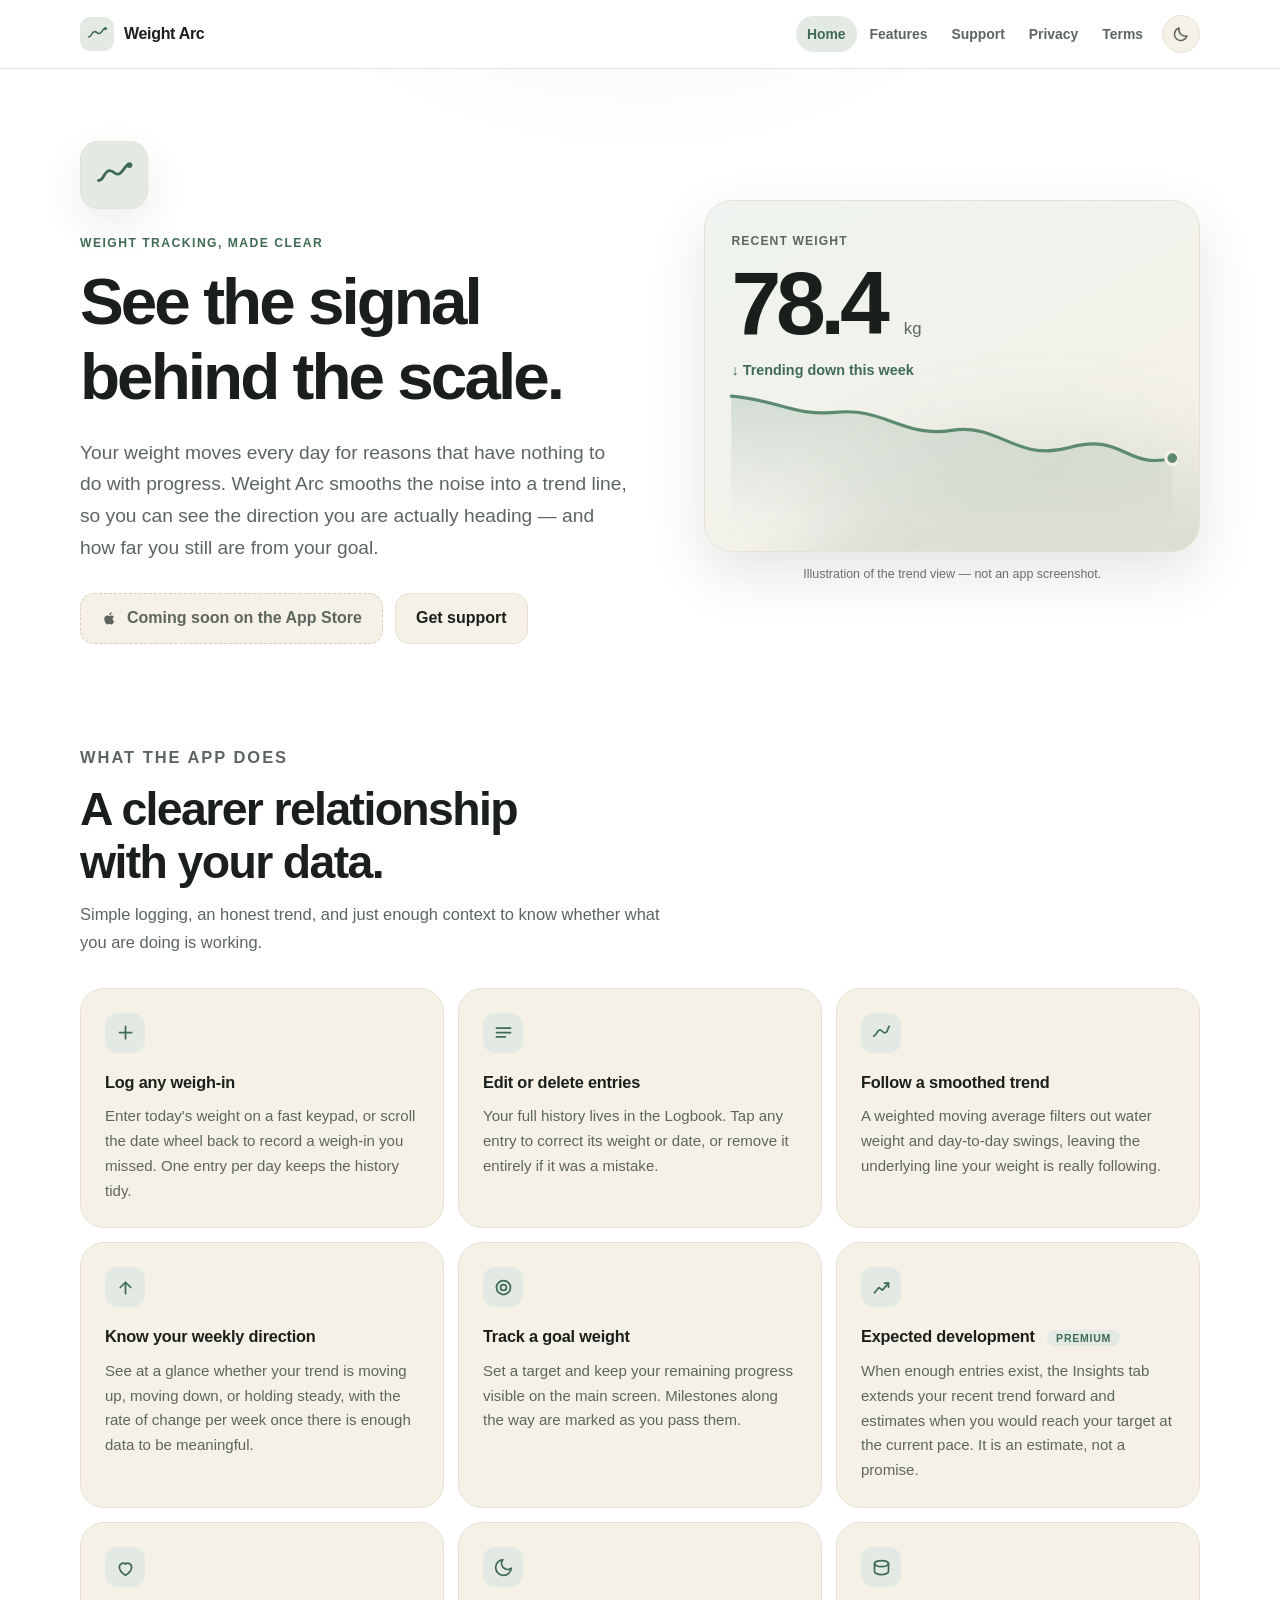
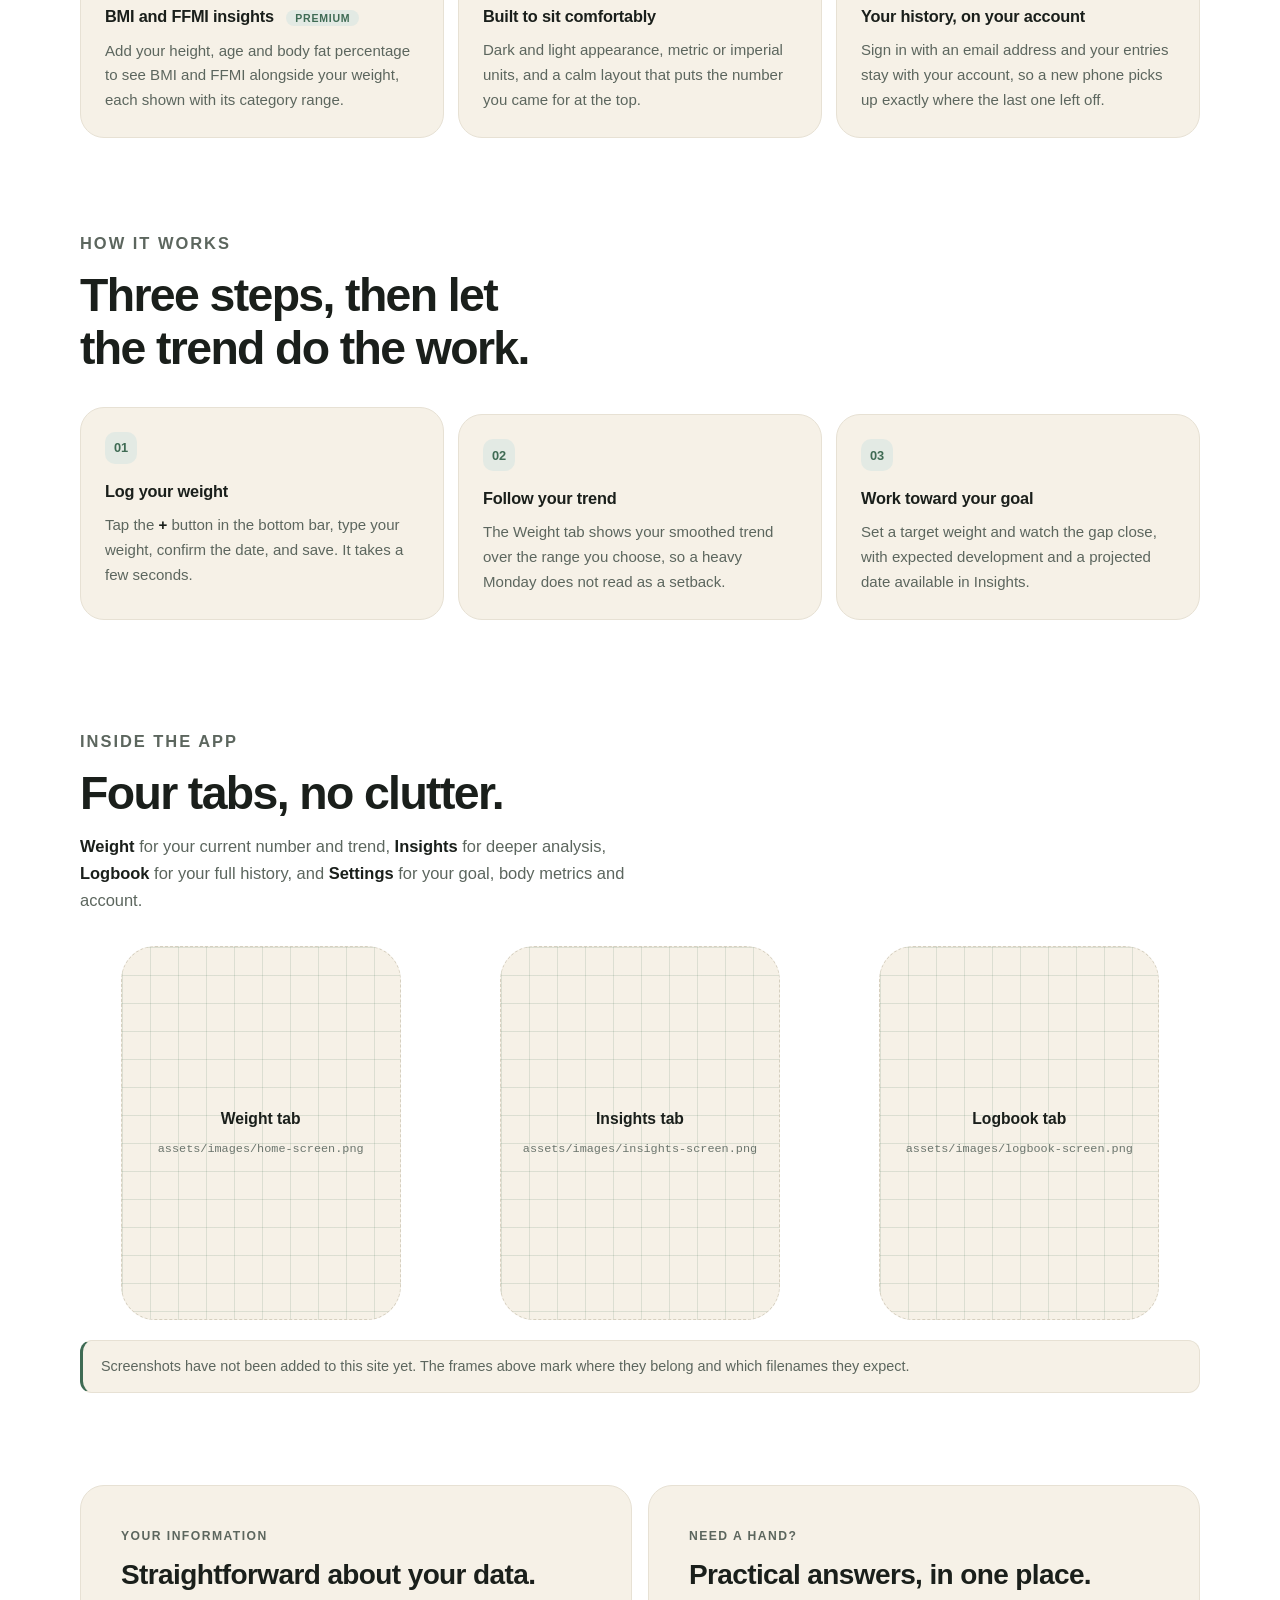
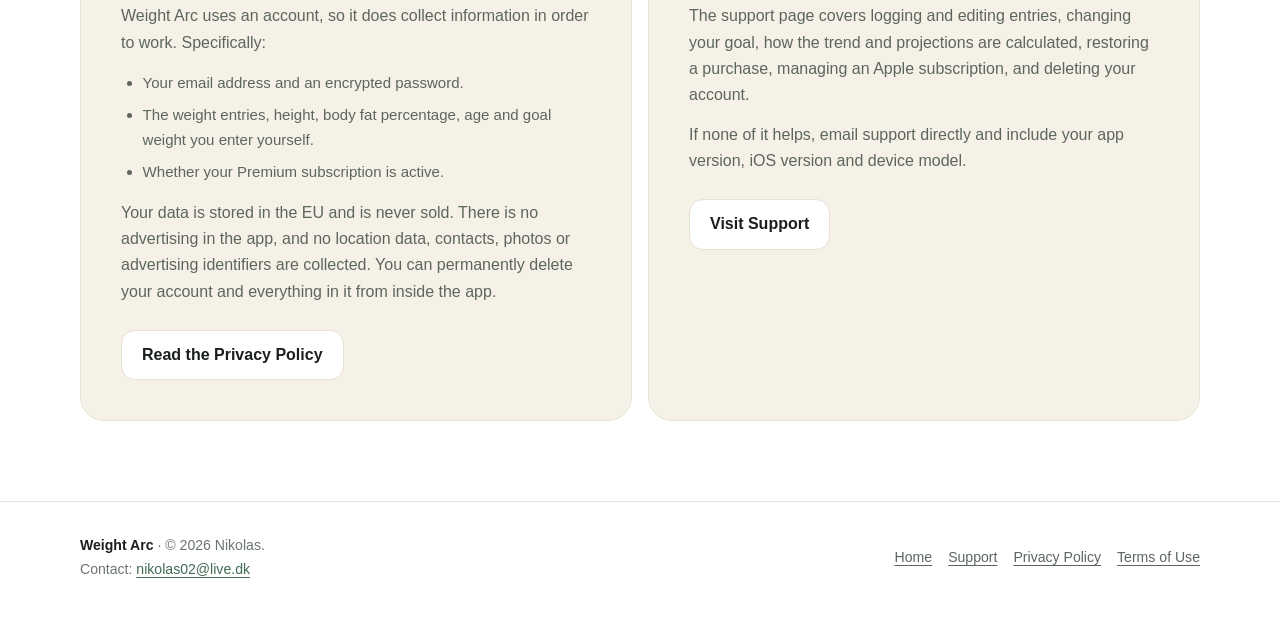
==== index.html @ 37444457 "Add static website for Weight Arc Builds the public site used for the four App Store Connect URL fie" ====
<!doctype html>
<html lang="en">
<head>
<meta charset="utf-8">
<meta name="viewport" content="width=device-width, initial-scale=1">

<!-- CONFIG: appStoreTitle -->
<title>Weight Arc: Weight Tracker — See your progress clearly</title>
<meta name="description" content="Weight Arc turns daily weigh-ins into a clear trend. Log your weight, see the direction behind the daily noise, and track progress toward your goal on iPhone.">

<meta name="theme-color" content="#ffffff">
<link rel="canonical" href="https://winter1z.github.io/weight-tracker-website/">

<meta property="og:type" content="website">
<meta property="og:site_name" content="Weight Arc">
<meta property="og:title" content="Weight Arc: Weight Tracker — See your progress clearly">
<meta property="og:description" content="Log your weight, see the direction behind the daily noise, and track progress toward your goal on iPhone.">
<meta property="og:url" content="https://winter1z.github.io/weight-tracker-website/">
<meta property="og:image" content="https://winter1z.github.io/weight-tracker-website/assets/images/og-image.png">
<meta property="og:image:width" content="1200">
<meta property="og:image:height" content="630">
<meta property="og:image:alt" content="Weight Arc — a rising trend-line mark on a dark background.">

<meta name="twitter:card" content="summary_large_image">
<meta name="twitter:title" content="Weight Arc: Weight Tracker — See your progress clearly">
<meta name="twitter:description" content="Log your weight, see the direction behind the daily noise, and track progress toward your goal on iPhone.">
<meta name="twitter:image" content="https://winter1z.github.io/weight-tracker-website/assets/images/og-image.png">

<link rel="icon" href="assets/images/favicon.svg" type="image/svg+xml">
<link rel="icon" href="assets/images/favicon-32.png" sizes="32x32" type="image/png">
<link rel="apple-touch-icon" href="assets/images/apple-touch-icon.png">

<link rel="stylesheet" href="assets/css/styles.css">

<script>
  /* Apply a saved theme before first paint to avoid a flash. Optional: the
     page is fully styled without it. */
  (function () {
    try {
      var t = localStorage.getItem("weight-arc-theme");
      if (t === "light" || t === "dark") {
        document.documentElement.setAttribute("data-theme", t);
        var m = document.querySelector('meta[name="theme-color"]');
        if (m) m.setAttribute("content", t === "dark" ? "#0a0c0b" : "#ffffff");
      }
    } catch (e) {}
  })();
</script>
</head>
<body>

<a class="skip-link" href="#main-content">Skip to content</a>

<header class="site-header">
  <div class="header-inner">
    <!-- CONFIG: appName -->
    <a class="brand" href="./" aria-label="Weight Arc home">
      <span class="brand-mark" aria-hidden="true">
        <svg viewBox="0 0 40 40" role="presentation">
          <path class="mark-line" d="M6 25 C11 25 11 16 16 16 S21 22 26 18 S30 10 34 11"></path>
          <circle class="mark-dot" cx="34" cy="11" r="2.7"></circle>
        </svg>
      </span>
      <span>Weight Arc</span>
    </a>

    <div class="header-actions">
      <nav class="site-nav" aria-label="Primary">
        <a href="./" aria-current="page">Home</a>
        <a href="#features">Features</a>
        <a href="support/">Support</a>
        <a href="privacy/">Privacy</a>
        <a href="terms/">Terms</a>
      </nav>
      <button class="theme-toggle" type="button" hidden aria-pressed="false" aria-label="Switch to dark appearance">
        <svg class="icon-moon" viewBox="0 0 24 24" aria-hidden="true">
          <path d="M20 14.5A8.5 8.5 0 0 1 9.5 4a8.5 8.5 0 1 0 10.5 10.5z"></path>
        </svg>
        <svg class="icon-sun" viewBox="0 0 24 24" aria-hidden="true">
          <circle cx="12" cy="12" r="4.2"></circle>
          <path d="M12 2.4v2.2M12 19.4v2.2M4.2 12H2M22 12h-2.2M5.9 5.9 4.4 4.4M19.6 19.6l-1.5-1.5M18.1 5.9l1.5-1.5M4.4 19.6l1.5-1.5"></path>
        </svg>
      </button>
    </div>
  </div>
</header>

<main id="main-content">

  <!-- ===================== Hero ===================== -->
  <section class="hero" aria-labelledby="hero-title">
    <div class="hero-copy">
      <span class="hero-app-icon" aria-hidden="true">
        <svg viewBox="0 0 40 40" role="presentation">
          <path class="mark-line" d="M6 25 C11 25 11 16 16 16 S21 22 26 18 S30 10 34 11"></path>
          <circle class="mark-dot" cx="34" cy="11" r="2.7"></circle>
        </svg>
      </span>

      <p class="eyebrow">Weight tracking, made clear</p>
      <h1 id="hero-title">See the signal behind the scale.</h1>
      <p class="lede">
        Your weight moves every day for reasons that have nothing to do with
        progress. Weight Arc smooths the noise into a trend line, so you can see
        the direction you are actually heading — and how far you still are from
        your goal.
      </p>

      <div class="hero-actions">
        <!--
          CONFIG: appStoreUrl
          There is no public App Store listing yet, so this is a plain label and
          NOT a link. When the app is live, replace this whole <span> with:
          <a class="button primary" href="THE_REAL_APP_STORE_URL">Download on the App Store</a>
        -->
        <span class="store-badge">
          <svg viewBox="0 0 24 24" aria-hidden="true">
            <path d="M16.4 12.7c0-2.2 1.8-3.3 1.9-3.4-1-1.5-2.6-1.7-3.2-1.7-1.4-.1-2.7.8-3.3.8-.7 0-1.7-.8-2.8-.8-1.5 0-2.8.8-3.6 2.1-1.5 2.6-.4 6.5 1.1 8.6.7 1 1.6 2.2 2.7 2.1 1.1 0 1.5-.7 2.8-.7s1.7.7 2.8.7c1.2 0 1.9-1 2.6-2.1.8-1.2 1.2-2.4 1.2-2.4s-2.2-.9-2.2-3.2zM14.3 5.9c.6-.7 1-1.7.9-2.7-.9 0-2 .6-2.6 1.3-.6.6-1.1 1.6-.9 2.6 1 .1 2-.5 2.6-1.2z"></path>
          </svg>
          Coming soon on the App Store
        </span>
        <a class="button" href="support/">Get support</a>
      </div>
    </div>

    <div>
      <div class="signal-card" role="img" aria-label="Illustration of a weight trend card showing a recent weight of 78.4 kilograms and a downward weekly trend.">
        <span class="signal-label">RECENT WEIGHT</span>
        <div class="signal-value">78.4 <span class="signal-unit">kg</span></div>
        <div class="signal-trend">&#8595; Trending down this week</div>
        <svg class="signal-chart" viewBox="0 0 420 150" aria-hidden="true">
          <defs>
            <linearGradient id="signal-fill" x1="0" y1="0" x2="0" y2="1">
              <stop offset="0" stop-color="currentColor" stop-opacity=".20"></stop>
              <stop offset="1" stop-color="currentColor" stop-opacity="0"></stop>
            </linearGradient>
          </defs>
          <path class="area" d="M4 30 C50 34 61 49 104 45 S165 69 210 62 S270 92 320 78 S373 99 416 88 L416 146 L4 146 Z"></path>
          <path class="line" d="M4 30 C50 34 61 49 104 45 S165 69 210 62 S270 92 320 78 S373 99 416 88"></path>
          <circle class="point" cx="416" cy="88" r="6"></circle>
        </svg>
      </div>
      <p class="figure-note">Illustration of the trend view — not an app screenshot.</p>
    </div>
  </section>

  <!-- ===================== Features ===================== -->
  <section class="section" id="features" aria-labelledby="features-title">
    <div class="section-heading">
      <p class="eyebrow">What the app does</p>
      <h2 id="features-title">A clearer relationship with your data.</h2>
      <p>
        Simple logging, an honest trend, and just enough context to know whether
        what you are doing is working.
      </p>
    </div>

    <div class="feature-grid">
      <article class="feature">
        <span class="feature-icon" aria-hidden="true">
          <svg viewBox="0 0 24 24"><path d="M12 5v14M5 12h14"></path></svg>
        </span>
        <h3>Log any weigh-in</h3>
        <p>
          Enter today's weight on a fast keypad, or scroll the date wheel back to
          record a weigh-in you missed. One entry per day keeps the history tidy.
        </p>
      </article>

      <article class="feature">
        <span class="feature-icon" aria-hidden="true">
          <svg viewBox="0 0 24 24"><path d="M4 7h16M4 12h16M4 17h10"></path></svg>
        </span>
        <h3>Edit or delete entries</h3>
        <p>
          Your full history lives in the Logbook. Tap any entry to correct its
          weight or date, or remove it entirely if it was a mistake.
        </p>
      </article>

      <article class="feature">
        <span class="feature-icon" aria-hidden="true">
          <svg viewBox="0 0 24 24"><path d="M3 16c3 0 4-7 7-7s4 5 7 3 2-6 4-7"></path></svg>
        </span>
        <h3>Follow a smoothed trend</h3>
        <p>
          A weighted moving average filters out water weight and day-to-day
          swings, leaving the underlying line your weight is really following.
        </p>
      </article>

      <article class="feature">
        <span class="feature-icon" aria-hidden="true">
          <svg viewBox="0 0 24 24"><path d="M12 19V6M6 12l6-6 6 6"></path></svg>
        </span>
        <h3>Know your weekly direction</h3>
        <p>
          See at a glance whether your trend is moving up, moving down, or
          holding steady, with the rate of change per week once there is enough
          data to be meaningful.
        </p>
      </article>

      <article class="feature">
        <span class="feature-icon" aria-hidden="true">
          <svg viewBox="0 0 24 24"><circle cx="12" cy="12" r="8"></circle><circle cx="12" cy="12" r="3.4"></circle></svg>
        </span>
        <h3>Track a goal weight</h3>
        <p>
          Set a target and keep your remaining progress visible on the main
          screen. Milestones along the way are marked as you pass them.
        </p>
      </article>

      <article class="feature">
        <span class="feature-icon" aria-hidden="true">
          <svg viewBox="0 0 24 24"><path d="M4 18 9 12l4 3 7-8"></path><path d="M20 7v4.5M20 7h-4.5"></path></svg>
        </span>
        <h3>Expected development <span class="tag">Premium</span></h3>
        <p>
          When enough entries exist, the Insights tab extends your recent trend
          forward and estimates when you would reach your target at the current
          pace. It is an estimate, not a promise.
        </p>
      </article>

      <article class="feature">
        <span class="feature-icon" aria-hidden="true">
          <svg viewBox="0 0 24 24"><path d="M12 21s-7-4.4-7-9.6A4.4 4.4 0 0 1 12 8a4.4 4.4 0 0 1 7 3.4C19 16.6 12 21 12 21z"></path></svg>
        </span>
        <h3>BMI and FFMI insights <span class="tag">Premium</span></h3>
        <p>
          Add your height, age and body fat percentage to see BMI and FFMI
          alongside your weight, each shown with its category range.
        </p>
      </article>

      <article class="feature">
        <span class="feature-icon" aria-hidden="true">
          <svg viewBox="0 0 24 24"><path d="M21 12.8A9 9 0 1 1 11.2 3a7 7 0 0 0 9.8 9.8z"></path></svg>
        </span>
        <h3>Built to sit comfortably</h3>
        <p>
          Dark and light appearance, metric or imperial units, and a calm layout
          that puts the number you came for at the top.
        </p>
      </article>

      <article class="feature">
        <span class="feature-icon" aria-hidden="true">
          <svg viewBox="0 0 24 24"><path d="M4 7.5C4 5.6 7.6 4 12 4s8 1.6 8 3.5-3.6 3.5-8 3.5-8-1.6-8-3.5z"></path><path d="M4 7.5v9C4 18.4 7.6 20 12 20s8-1.6 8-3.5v-9"></path></svg>
        </span>
        <h3>Your history, on your account</h3>
        <p>
          Sign in with an email address and your entries stay with your account,
          so a new phone picks up exactly where the last one left off.
        </p>
      </article>
    </div>
  </section>

  <!-- ===================== How it works ===================== -->
  <section class="section" aria-labelledby="how-title">
    <div class="section-heading">
      <p class="eyebrow">How it works</p>
      <h2 id="how-title">Three steps, then let the trend do the work.</h2>
    </div>

    <ol class="step-grid">
      <li class="step">
        <span class="step-index">01</span>
        <h3>Log your weight</h3>
        <p>
          Tap the <strong>+</strong> button in the bottom bar, type your weight,
          confirm the date, and save. It takes a few seconds.
        </p>
      </li>
      <li class="step">
        <span class="step-index">02</span>
        <h3>Follow your trend</h3>
        <p>
          The Weight tab shows your smoothed trend over the range you choose, so
          a heavy Monday does not read as a setback.
        </p>
      </li>
      <li class="step">
        <span class="step-index">03</span>
        <h3>Work toward your goal</h3>
        <p>
          Set a target weight and watch the gap close, with expected development
          and a projected date available in Insights.
        </p>
      </li>
    </ol>
  </section>

  <!-- ===================== Screens ===================== -->
  <section class="section" aria-labelledby="screens-title">
    <div class="section-heading">
      <p class="eyebrow">Inside the app</p>
      <h2 id="screens-title">Four tabs, no clutter.</h2>
      <p>
        <strong>Weight</strong> for your current number and trend,
        <strong>Insights</strong> for deeper analysis,
        <strong>Logbook</strong> for your full history, and
        <strong>Settings</strong> for your goal, body metrics and account.
      </p>
    </div>

    <!--
      SCREENSHOTS: no screenshot files exist yet, so these are labelled
      placeholders rather than broken images. To publish real screenshots, add
      the PNG files listed below to assets/images/ and replace each
      <div class="shot"> block with, for example:
      <img class="shot-image" src="assets/images/home-screen.png"
           alt="The Weight tab showing the latest weigh-in and trend graph."
           width="390" height="844" loading="lazy">
      See README.md → "Replacing the screenshots".
    -->
    <div class="shot-grid">
      <div class="shot">
        <span class="shot-inner">
          <span class="shot-screen">Weight tab</span>
          <span class="shot-file">assets/images/home-screen.png</span>
        </span>
      </div>
      <div class="shot">
        <span class="shot-inner">
          <span class="shot-screen">Insights tab</span>
          <span class="shot-file">assets/images/insights-screen.png</span>
        </span>
      </div>
      <div class="shot">
        <span class="shot-inner">
          <span class="shot-screen">Logbook tab</span>
          <span class="shot-file">assets/images/logbook-screen.png</span>
        </span>
      </div>
    </div>

    <div class="note">
      <p>
        Screenshots have not been added to this site yet. The frames above mark
        where they belong and which filenames they expect.
      </p>
    </div>
  </section>

  <!-- ===================== Privacy + Support ===================== -->
  <section class="section split-section" aria-label="Privacy and support">
    <article class="callout">
      <p class="eyebrow">Your information</p>
      <h2>Straightforward about your data.</h2>
      <p>
        Weight Arc uses an account, so it does collect information in order to
        work. Specifically:
      </p>
      <ul>
        <li>Your email address and an encrypted password.</li>
        <li>
          The weight entries, height, body fat percentage, age and goal weight
          you enter yourself.
        </li>
        <li>Whether your Premium subscription is active.</li>
      </ul>
      <p>
        Your data is stored in the EU and is never sold. There is no advertising
        in the app, and no location data, contacts, photos or advertising
        identifiers are collected. You can permanently delete your account and
        everything in it from inside the app.
      </p>
      <a class="button" href="privacy/">Read the Privacy Policy</a>
    </article>

    <article class="callout">
      <p class="eyebrow">Need a hand?</p>
      <h2>Practical answers, in one place.</h2>
      <p>
        The support page covers logging and editing entries, changing your goal,
        how the trend and projections are calculated, restoring a purchase,
        managing an Apple subscription, and deleting your account.
      </p>
      <p>
        If none of it helps, email support directly and include your app
        version, iOS version and device model.
      </p>
      <!-- CONFIG: supportEmail (also in the footer below) -->
      <a class="button" href="support/">Visit Support</a>
    </article>
  </section>

</main>

<footer class="site-footer">
  <div class="footer-inner">
    <!-- CONFIG: appName, developerName, copyrightYear, supportEmail -->
    <p class="copyright">
      <span class="footer-brand">Weight Arc</span> &middot; &copy; 2026 Nikolas.<br>
      Contact: <a href="mailto:nikolas02@live.dk?subject=Weight%20Arc%20Support%20Request">nikolas02@live.dk</a>
    </p>
    <nav class="footer-links" aria-label="Footer">
      <a href="./">Home</a>
      <a href="support/">Support</a>
      <a href="privacy/">Privacy Policy</a>
      <a href="terms/">Terms of Use</a>
    </nav>
  </div>
</footer>

<script src="assets/js/site.js" defer></script>
</body>
</html>
---- assets/css/styles.css ----
/* ==========================================================================
   Weight Arc — shared design system
   --------------------------------------------------------------------------
   Colour tokens, radii and spacing are taken from the app's own theme file
   (constants/theme.ts) so the site reads as the same product as the app.

   Theming strategy:
     :root                      -> light palette (default)
     prefers-color-scheme: dark -> dark palette, unless the visitor has
                                   explicitly chosen light via the toggle
     [data-theme="…"]           -> explicit visitor choice, always wins
   The site is fully styled and readable with JavaScript disabled; the toggle
   is progressive enhancement only.
   ========================================================================== */

/* --------------------------------------------------------------------------
   1. Design tokens
   -------------------------------------------------------------------------- */

:root {
  color-scheme: light;

  /* Light palette — app LightColors: white + warm sand, Nordic pine accent */
  --bg: #ffffff;
  --surface: #f6f1e7;          /* app card: light sand/beige */
  --surface-raised: #eef3ef;
  --accent: #3f6b54;           /* app accent: nordic pine */
  --accent-hover: #315842;
  --accent-soft: #e3eae4;      /* app accentMuted */
  --accent-line: #5c8a70;      /* app accentLight: chart line */
  --on-accent: #ffffff;
  --sage: #748c7c;
  --text: #1a1f1b;
  --muted: #5c665e;            /* app textSecondary */
  --quiet: #6b756d;
  --border: #e7e1d4;           /* app border */
  --border-strong: #d6cfbf;
  --warning: #c2702e;
  --glow: rgba(63, 107, 84, 0.14);
  --shadow: 0 16px 40px rgba(45, 55, 48, 0.09);
  --shadow-lift: 0 22px 55px rgba(45, 55, 48, 0.13);

  /* Radii — app Radius scale (8 / 12 / 16 / 24) */
  --radius-sm: 8px;
  --radius-md: 12px;
  --radius-lg: 16px;
  --radius-xl: 24px;
  --radius-pill: 999px;

  /* Spacing — app Spacing scale (4 / 8 / 16 / 24 / 32 / 48) */
  --space-xs: 4px;
  --space-sm: 8px;
  --space-md: 16px;
  --space-lg: 24px;
  --space-xl: 32px;
  --space-xxl: 48px;

  --page: 1120px;
  --prose: 760px;

  --font: -apple-system, BlinkMacSystemFont, "SF Pro Display", "Segoe UI",
    Roboto, "Helvetica Neue", Arial, sans-serif;
}

/* Dark palette — app DarkColors: near-black with a hint of green, mint accent */
@media (prefers-color-scheme: dark) {
  :root:not([data-theme="light"]) {
    color-scheme: dark;
    --bg: #0a0c0b;
    --surface: #121613;
    --surface-raised: #172019;
    --accent: #5fd68a;
    --accent-hover: #78e39c;
    --accent-soft: #16271d;
    --accent-line: #5fd68a;
    --on-accent: #07100a;
    --sage: #9bc4a8;
    --text: #f2f4f2;
    --muted: #9aa49c;
    --quiet: #8a948c;
    --border: #263029;
    --border-strong: #334036;
    --warning: #e8975f;
    --glow: rgba(95, 214, 138, 0.28);
    --shadow: 0 18px 50px rgba(0, 0, 0, 0.34);
    --shadow-lift: 0 24px 60px rgba(0, 0, 0, 0.45);
  }
}

:root[data-theme="dark"] {
  color-scheme: dark;
  --bg: #0a0c0b;
  --surface: #121613;
  --surface-raised: #172019;
  --accent: #5fd68a;
  --accent-hover: #78e39c;
  --accent-soft: #16271d;
  --accent-line: #5fd68a;
  --on-accent: #07100a;
  --sage: #9bc4a8;
  --text: #f2f4f2;
  --muted: #9aa49c;
  --quiet: #8a948c;
  --border: #263029;
  --border-strong: #334036;
  --warning: #e8975f;
  --glow: rgba(95, 214, 138, 0.28);
  --shadow: 0 18px 50px rgba(0, 0, 0, 0.34);
  --shadow-lift: 0 24px 60px rgba(0, 0, 0, 0.45);
}

/* --------------------------------------------------------------------------
   2. Base
   -------------------------------------------------------------------------- */

*,
*::before,
*::after {
  box-sizing: border-box;
}

html {
  -webkit-text-size-adjust: 100%;
  scroll-behavior: smooth;
  scroll-padding-top: 84px;
}

body {
  margin: 0;
  min-height: 100vh;
  background:
    radial-gradient(circle at 50% -10%, var(--glow), transparent 34rem),
    var(--bg);
  color: var(--text);
  font-family: var(--font);
  font-size: 16px;
  line-height: 1.65;
  text-rendering: optimizeLegibility;
  -webkit-font-smoothing: antialiased;
}

img,
svg {
  display: block;
  max-width: 100%;
}

a {
  color: var(--accent);
  text-underline-offset: 0.2em;
}

a:hover {
  color: var(--sage);
}

/* Visible keyboard focus on every interactive element */
a:focus-visible,
button:focus-visible,
summary:focus-visible,
[tabindex]:focus-visible {
  outline: 3px solid var(--accent);
  outline-offset: 3px;
  border-radius: var(--radius-sm);
}

::selection {
  background: var(--accent-soft);
  color: var(--text);
}

.skip-link {
  position: fixed;
  top: 10px;
  left: 10px;
  z-index: 50;
  padding: 10px 14px;
  border-radius: var(--radius-md);
  background: var(--accent);
  color: var(--on-accent);
  font-weight: 700;
  text-decoration: none;
  transform: translateY(-180%);
}

.skip-link:focus {
  color: var(--on-accent);
  transform: translateY(0);
}

.visually-hidden {
  position: absolute;
  width: 1px;
  height: 1px;
  margin: -1px;
  padding: 0;
  overflow: hidden;
  clip: rect(0 0 0 0);
  clip-path: inset(50%);
  white-space: nowrap;
}

/* --------------------------------------------------------------------------
   3. Typography
   -------------------------------------------------------------------------- */

h1,
h2,
h3 {
  color: var(--text);
  line-height: 1.14;
  text-wrap: balance;
}

h1 {
  margin: 0;
  font-size: clamp(2.25rem, 7vw, 4.1rem);
  font-weight: 650;
  letter-spacing: -0.045em;
}

h2 {
  margin: 2.6rem 0 0.8rem;
  font-size: clamp(1.35rem, 3vw, 1.7rem);
  font-weight: 680;
  letter-spacing: -0.022em;
}

h3 {
  margin: 0 0 0.4rem;
  font-size: 1.02rem;
  font-weight: 720;
  letter-spacing: -0.012em;
}

p {
  margin: 0.8rem 0;
}

ul,
ol {
  padding-left: 1.35rem;
}

li + li {
  margin-top: 0.45rem;
}

strong {
  color: var(--text);
  font-weight: 680;
}

.eyebrow {
  margin: 0 0 12px;
  color: var(--accent);
  font-size: 0.76rem;
  font-weight: 800;
  letter-spacing: 0.12em;
  text-transform: uppercase;
}

.lede {
  max-width: 62ch;
  margin: 22px 0 0;
  color: var(--muted);
  font-size: clamp(1.05rem, 2.2vw, 1.2rem);
}

.updated {
  color: var(--quiet);
  font-size: 0.92rem;
}

/* --------------------------------------------------------------------------
   4. Header & navigation
   -------------------------------------------------------------------------- */

.site-header {
  position: sticky;
  top: 0;
  z-index: 20;
  border-bottom: 1px solid var(--border);
  background: color-mix(in srgb, var(--bg) 88%, transparent);
  backdrop-filter: blur(18px);
}

@supports not (background: color-mix(in srgb, red 50%, blue)) {
  .site-header {
    background: var(--bg);
  }
}

.header-inner {
  width: min(calc(100% - 32px), var(--page));
  min-height: 68px;
  margin: 0 auto;
  display: flex;
  align-items: center;
  justify-content: space-between;
  gap: var(--space-lg);
}

.brand {
  display: inline-flex;
  align-items: center;
  gap: 10px;
  color: var(--text);
  font-weight: 720;
  letter-spacing: -0.02em;
  text-decoration: none;
  white-space: nowrap;
}

.brand:hover {
  color: var(--text);
}

.brand-mark {
  display: grid;
  width: 34px;
  height: 34px;
  flex: 0 0 auto;
  place-items: center;
  border: 1px solid var(--accent-soft);
  border-radius: 10px;
  background: var(--accent-soft);
}

.brand-mark svg {
  width: 24px;
  height: 24px;
}

.mark-line {
  fill: none;
  stroke: var(--accent);
  stroke-width: 2.6;
  stroke-linecap: round;
  stroke-linejoin: round;
}

.mark-dot {
  fill: var(--accent);
}

.header-actions {
  display: flex;
  align-items: center;
  gap: var(--space-sm);
}

/* Scrolling pill nav — works with zero JavaScript on every screen size */
.site-nav {
  display: flex;
  align-items: center;
  gap: 2px;
}

.site-nav a {
  padding: 7px 11px;
  border-radius: var(--radius-pill);
  color: var(--muted);
  font-size: 0.87rem;
  font-weight: 650;
  text-decoration: none;
  white-space: nowrap;
}

.site-nav a:hover {
  background: var(--surface);
  color: var(--text);
}

.site-nav a[aria-current="page"] {
  background: var(--accent-soft);
  color: var(--accent);
}

.theme-toggle {
  display: grid;
  width: 38px;
  height: 38px;
  flex: 0 0 auto;
  place-items: center;
  padding: 0;
  border: 1px solid var(--border);
  border-radius: var(--radius-pill);
  background: var(--surface);
  color: var(--muted);
  cursor: pointer;
}

.theme-toggle:hover {
  border-color: var(--border-strong);
  color: var(--text);
}

.theme-toggle svg {
  width: 18px;
  height: 18px;
  fill: none;
  stroke: currentColor;
  stroke-width: 1.9;
  stroke-linecap: round;
  stroke-linejoin: round;
}

.theme-toggle[hidden] {
  display: none;
}

/* Only one of the two icons is shown, depending on the resolved theme */
.icon-sun {
  display: none;
}

:root[data-theme="dark"] .icon-sun {
  display: block;
}

:root[data-theme="dark"] .icon-moon {
  display: none;
}

@media (prefers-color-scheme: dark) {
  :root:not([data-theme="light"]) .icon-sun {
    display: block;
  }

  :root:not([data-theme="light"]) .icon-moon {
    display: none;
  }
}

/* --------------------------------------------------------------------------
   5. Layout
   -------------------------------------------------------------------------- */

main {
  width: min(calc(100% - 32px), var(--page));
  margin: 0 auto;
  padding: 56px 0 80px;
}

main.prose {
  width: min(calc(100% - 32px), var(--prose));
}

.section {
  padding-top: clamp(56px, 9vw, 92px);
}

.section-heading {
  max-width: 66ch;
}

.section-heading h2 {
  margin-top: 0;
  font-size: clamp(1.85rem, 4.5vw, 2.9rem);
  font-weight: 650;
  letter-spacing: -0.035em;
}

.section-heading p {
  color: var(--muted);
  font-size: 1.03rem;
}

/* --------------------------------------------------------------------------
   6. Buttons
   -------------------------------------------------------------------------- */

.hero-actions {
  display: flex;
  flex-wrap: wrap;
  align-items: center;
  gap: 12px;
  margin-top: 30px;
}

.button {
  display: inline-flex;
  min-height: 48px;
  align-items: center;
  justify-content: center;
  padding: 11px 20px;
  border: 1px solid var(--border);
  border-radius: 14px;
  background: var(--surface);
  color: var(--text);
  font-weight: 700;
  text-decoration: none;
}

.button:hover {
  border-color: var(--sage);
  background: var(--surface-raised);
  color: var(--text);
}

.button.primary {
  border-color: var(--accent);
  background: var(--accent);
  color: var(--on-accent);
}

.button.primary:hover {
  border-color: var(--accent-hover);
  background: var(--accent-hover);
  color: var(--on-accent);
}

/*
  Non-clickable App Store status label. The app has no public App Store URL
  yet, so the site never renders a fake store link.
  CONFIG: when the listing goes live, replace the `.store-badge` span in
  index.html with a real <a class="button primary"> — see README.
*/
.store-badge {
  display: inline-flex;
  min-height: 48px;
  align-items: center;
  gap: 9px;
  padding: 11px 20px;
  border: 1px dashed var(--border-strong);
  border-radius: 14px;
  background: var(--surface);
  color: var(--muted);
  font-weight: 700;
}

.store-badge svg {
  width: 17px;
  height: 17px;
  flex: 0 0 auto;
  fill: currentColor;
}

/* --------------------------------------------------------------------------
   7. Hero
   -------------------------------------------------------------------------- */

.hero {
  display: grid;
  grid-template-columns: 1fr;
  align-items: center;
  gap: clamp(36px, 6vw, 80px);
}

.hero-copy {
  padding: 8px 0;
}

.hero-app-icon {
  display: grid;
  width: 68px;
  height: 68px;
  place-items: center;
  margin-bottom: var(--space-lg);
  border: 1px solid var(--border);
  border-radius: 18px;
  background: var(--accent-soft);
  box-shadow: var(--shadow);
}

.hero-app-icon svg {
  width: 44px;
  height: 44px;
}

/* Illustrative trend card — clearly labelled, never presented as a screenshot */
.signal-card {
  position: relative;
  min-height: 352px;
  overflow: hidden;
  padding: 26px;
  border: 1px solid var(--border);
  border-radius: 28px;
  background: linear-gradient(150deg, var(--surface-raised), var(--surface));
  box-shadow: var(--shadow-lift);
}

.signal-card::after {
  content: "";
  position: absolute;
  inset: auto -20% -45% 20%;
  height: 270px;
  border-radius: 50%;
  background: var(--glow);
  filter: blur(45px);
}

.signal-label {
  color: var(--muted);
  font-size: 0.76rem;
  font-weight: 750;
  letter-spacing: 0.09em;
}

.signal-value {
  margin-top: 6px;
  font-size: clamp(3.4rem, 10vw, 5.6rem);
  line-height: 1;
  font-weight: 560;
  letter-spacing: -0.06em;
  font-variant-numeric: tabular-nums;
}

.signal-unit {
  color: var(--muted);
  font-size: 1.05rem;
  font-weight: 500;
  letter-spacing: 0;
}

.signal-trend {
  margin-top: 10px;
  color: var(--accent);
  font-size: 0.9rem;
  font-weight: 700;
}

.signal-chart {
  position: absolute;
  z-index: 1;
  inset: auto 22px 26px;
  /* The gradient stops use currentColor, which resolves against the <svg>
     itself — the gradient lives in <defs> and does not inherit from <g>. */
  color: var(--accent-line);
}

.signal-chart .line {
  fill: none;
  stroke: var(--accent-line);
  stroke-width: 3;
  stroke-linecap: round;
  stroke-linejoin: round;
}

.signal-chart .area {
  fill: url(#signal-fill);
  stroke: none;
}

.signal-chart .point {
  fill: var(--accent-line);
  stroke: var(--surface);
  stroke-width: 3;
}

.figure-note {
  margin: 12px 0 0;
  color: var(--quiet);
  font-size: 0.78rem;
  text-align: center;
}

/* --------------------------------------------------------------------------
   8. Cards & grids
   -------------------------------------------------------------------------- */

.feature-grid {
  display: grid;
  grid-template-columns: 1fr;
  gap: 14px;
  margin-top: 32px;
}

.feature {
  padding: 24px;
  border: 1px solid var(--border);
  border-radius: var(--radius-xl);
  background: var(--surface);
}

.feature-icon {
  display: grid;
  width: 40px;
  height: 40px;
  place-items: center;
  margin-bottom: 20px;
  border-radius: var(--radius-md);
  background: var(--accent-soft);
}

.feature-icon svg {
  width: 21px;
  height: 21px;
  fill: none;
  stroke: var(--accent);
  stroke-width: 2;
  stroke-linecap: round;
  stroke-linejoin: round;
}

.feature p {
  margin-bottom: 0;
  color: var(--muted);
  font-size: 0.94rem;
}

.tag {
  display: inline-block;
  margin-left: 8px;
  padding: 2px 9px;
  border-radius: var(--radius-pill);
  background: var(--accent-soft);
  color: var(--accent);
  font-size: 0.66rem;
  font-weight: 800;
  letter-spacing: 0.07em;
  text-transform: uppercase;
  vertical-align: middle;
}

/* Steps */
.step-grid {
  display: grid;
  grid-template-columns: 1fr;
  gap: 14px;
  margin-top: 32px;
  padding: 0;
  list-style: none;
  counter-reset: step;
}

.step {
  position: relative;
  padding: 24px;
  border: 1px solid var(--border);
  border-radius: var(--radius-xl);
  background: var(--surface);
}

.step-index {
  display: inline-grid;
  width: 32px;
  height: 32px;
  place-items: center;
  margin-bottom: 18px;
  border-radius: 10px;
  background: var(--accent-soft);
  color: var(--accent);
  font-size: 0.8rem;
  font-weight: 800;
  font-variant-numeric: tabular-nums;
}

.step p {
  margin-bottom: 0;
  color: var(--muted);
  font-size: 0.94rem;
}

/* Screenshot placeholders — no <img> is rendered until real files exist,
   so the published page never shows a broken image. */
.shot-grid {
  display: grid;
  grid-template-columns: 1fr;
  gap: 18px;
  margin-top: 32px;
}

.shot {
  display: flex;
  width: 100%;
  max-width: 280px;
  align-items: center;
  justify-content: center;
  margin: 0 auto;
  /* Deliberately not the 390:844 phone ratio — these are placeholders, and
     full-height phone frames would leave a very long empty page on mobile.
     Real screenshots use .shot-image and keep their own aspect ratio. */
  aspect-ratio: 3 / 4;
  padding: 20px;
  border: 1px dashed var(--border-strong);
  border-radius: 34px;
  background:
    linear-gradient(var(--glow) 1px, transparent 1px),
    linear-gradient(90deg, var(--glow) 1px, transparent 1px),
    var(--surface);
  background-size: 28px 28px;
  text-align: center;
}

.shot-inner {
  max-width: 100%;
}

.shot-screen {
  display: block;
  color: var(--text);
  font-size: 0.98rem;
  font-weight: 700;
}

.shot-file {
  display: block;
  margin-top: 8px;
  overflow-wrap: anywhere;
  color: var(--quiet);
  font-family: ui-monospace, SFMono-Regular, "SF Mono", Menlo, Consolas, monospace;
  font-size: 0.74rem;
}

/* Real screenshots, once dropped in, use this class instead of .shot */
.shot-image {
  width: 100%;
  height: auto;
  border: 1px solid var(--border);
  border-radius: 34px;
  box-shadow: var(--shadow-lift);
}

.note {
  margin-top: 20px;
  padding: 14px 18px;
  border: 1px solid var(--border);
  border-left: 3px solid var(--accent);
  border-radius: var(--radius-md);
  background: var(--surface);
  color: var(--muted);
  font-size: 0.9rem;
}

.note p {
  margin: 0;
}

.note p + p {
  margin-top: 0.6rem;
}

/* Split callouts */
.split-section {
  display: grid;
  grid-template-columns: 1fr;
  gap: 16px;
}

.callout {
  padding: clamp(24px, 5vw, 40px);
  border: 1px solid var(--border);
  border-radius: var(--radius-xl);
  background: var(--surface);
}

.callout h2 {
  margin-top: 0;
  font-size: clamp(1.35rem, 3vw, 1.75rem);
}

.callout p {
  color: var(--muted);
}

.callout ul {
  color: var(--muted);
  font-size: 0.94rem;
}

.callout .button {
  margin-top: 12px;
  background: var(--bg);
}

/* --------------------------------------------------------------------------
   9. Prose pages (privacy / terms)
   -------------------------------------------------------------------------- */

.prose-body {
  margin-top: 32px;
  padding: clamp(22px, 5vw, 44px);
  border: 1px solid var(--border);
  border-radius: var(--radius-xl);
  background: var(--surface);
  box-shadow: var(--shadow);
}

.prose-body > h2:first-child {
  margin-top: 0;
}

.prose-body p,
.prose-body li {
  color: var(--muted);
}

.prose-body h2 {
  color: var(--text);
}

.review-note {
  margin: 24px 0 0;
  padding: 16px 18px;
  border: 1px solid var(--border-strong);
  border-left: 3px solid var(--warning);
  border-radius: var(--radius-md);
  background: var(--surface);
  color: var(--muted);
  font-size: 0.89rem;
}

.review-note strong {
  color: var(--warning);
}

/* --------------------------------------------------------------------------
   10. Support page
   -------------------------------------------------------------------------- */

.support-hero {
  display: grid;
  grid-template-columns: 1fr;
  align-items: end;
  gap: 32px;
}

.contact-card {
  padding: 24px;
  border: 1px solid var(--border);
  border-radius: var(--radius-xl);
  background: var(--surface);
}

.contact-card p {
  margin-bottom: 0;
  color: var(--muted);
  font-size: 0.9rem;
}

.contact-address {
  display: block;
  overflow-wrap: anywhere;
  color: var(--accent);
  font-size: 1.05rem;
  font-weight: 720;
}

.faq-grid {
  display: grid;
  grid-template-columns: 1fr;
  gap: 12px;
  margin-top: 30px;
}

details {
  padding: 0 20px;
  border: 1px solid var(--border);
  border-radius: var(--radius-lg);
  background: var(--surface);
}

details[open] {
  border-color: var(--border-strong);
}

summary {
  padding: 17px 8px 17px 0;
  color: var(--text);
  font-weight: 700;
  cursor: pointer;
}

summary::marker {
  color: var(--accent);
}

details p,
details ol,
details ul {
  color: var(--muted);
  font-size: 0.94rem;
}

details > :last-child {
  margin-bottom: 20px;
}

.contact-section {
  margin-top: 64px;
  padding: clamp(24px, 6vw, 46px);
  border: 1px solid var(--accent-soft);
  border-radius: var(--radius-xl);
  background: var(--accent-soft);
}

.contact-section h2 {
  margin-top: 0;
}

.contact-section p {
  max-width: 70ch;
  color: var(--muted);
}

.contact-section .button {
  background: var(--bg);
}

.contact-section .button.primary {
  background: var(--accent);
}

/* --------------------------------------------------------------------------
   11. Footer
   -------------------------------------------------------------------------- */

.site-footer {
  border-top: 1px solid var(--border);
  color: var(--quiet);
}

.footer-inner {
  width: min(calc(100% - 32px), var(--page));
  margin: 0 auto;
  padding: 32px 0 44px;
  display: flex;
  flex-direction: column;
  justify-content: space-between;
  gap: var(--space-md);
}

.footer-brand {
  color: var(--text);
  font-weight: 700;
}

.footer-links {
  display: flex;
  flex-wrap: wrap;
  gap: 16px;
}

.footer-links a {
  color: var(--muted);
  font-size: 0.88rem;
}

.copyright {
  margin: 0;
  font-size: 0.88rem;
}

/* --------------------------------------------------------------------------
   12. Responsive — mobile first, widen from here
   -------------------------------------------------------------------------- */

@media (max-width: 700px) {
  .header-inner {
    min-height: 0;
    flex-direction: column;
    align-items: stretch;
    gap: 8px;
    padding: 12px 0;
  }

  .site-header {
    position: static;
  }

  .header-actions {
    justify-content: space-between;
  }

  .site-nav {
    overflow-x: auto;
    padding-bottom: 2px;
    scrollbar-width: none;
  }

  .site-nav::-webkit-scrollbar {
    display: none;
  }

  main {
    padding-top: 40px;
  }
}

@media (min-width: 640px) {
  .feature-grid,
  .step-grid,
  .shot-grid {
    grid-template-columns: repeat(2, minmax(0, 1fr));
  }

  .footer-inner {
    flex-direction: row;
    align-items: center;
  }
}

@media (min-width: 900px) {
  main {
    padding-top: 64px;
  }

  .hero {
    grid-template-columns: minmax(0, 1.05fr) minmax(300px, 0.95fr);
    min-height: 480px;
  }

  .support-hero {
    grid-template-columns: 1.15fr 0.85fr;
  }

  .feature-grid,
  .step-grid,
  .shot-grid {
    grid-template-columns: repeat(3, minmax(0, 1fr));
  }

  .faq-grid,
  .split-section {
    grid-template-columns: repeat(2, minmax(0, 1fr));
  }
}

/* --------------------------------------------------------------------------
   13. Motion
   -------------------------------------------------------------------------- */

@media (prefers-reduced-motion: reduce) {
  html {
    scroll-behavior: auto;
  }

  *,
  *::before,
  *::after {
    scroll-behavior: auto !important;
    transition-duration: 0.01ms !important;
    animation-duration: 0.01ms !important;
    animation-iteration-count: 1 !important;
  }
}

/* --------------------------------------------------------------------------
   14. Print
   -------------------------------------------------------------------------- */

@media print {
  .site-header,
  .site-footer,
  .skip-link,
  .theme-toggle {
    display: none;
  }

  body {
    background: #ffffff;
    color: #000000;
  }

  .prose-body {
    border: 0;
    box-shadow: none;
  }
}
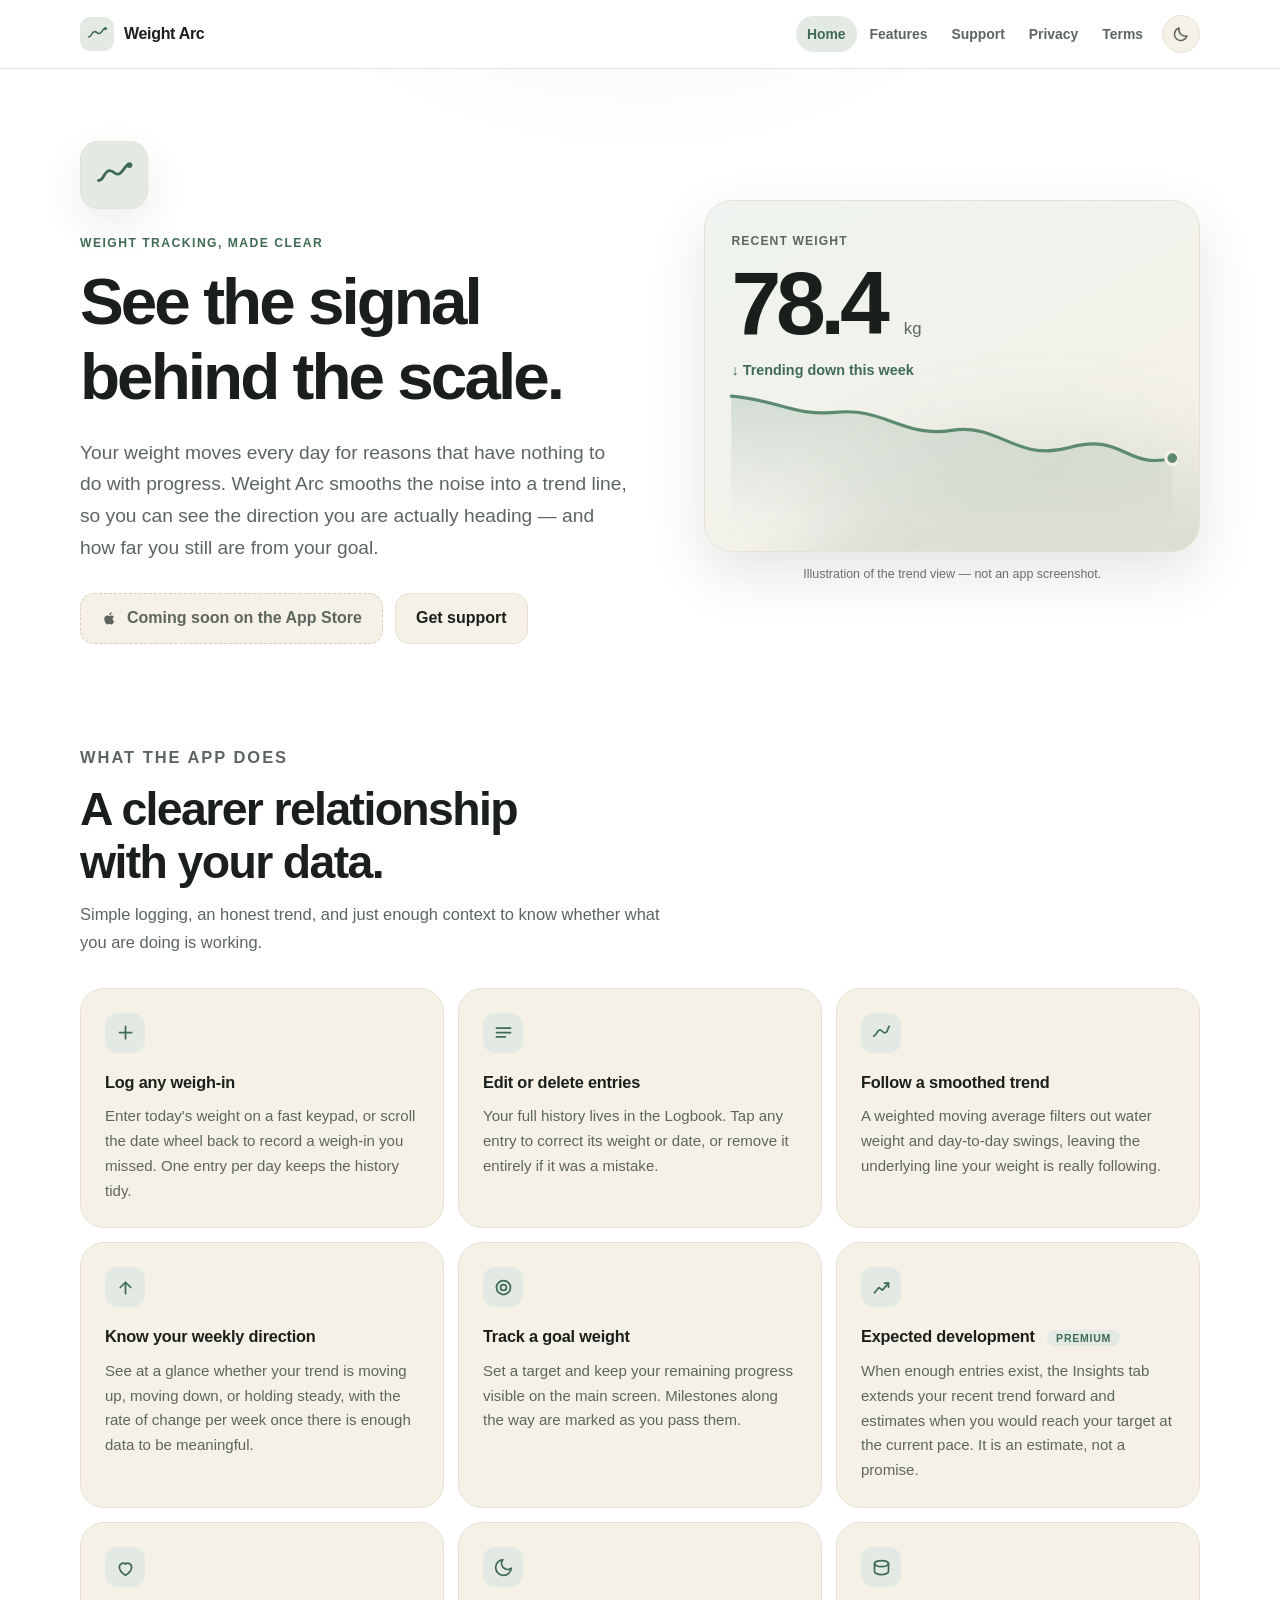
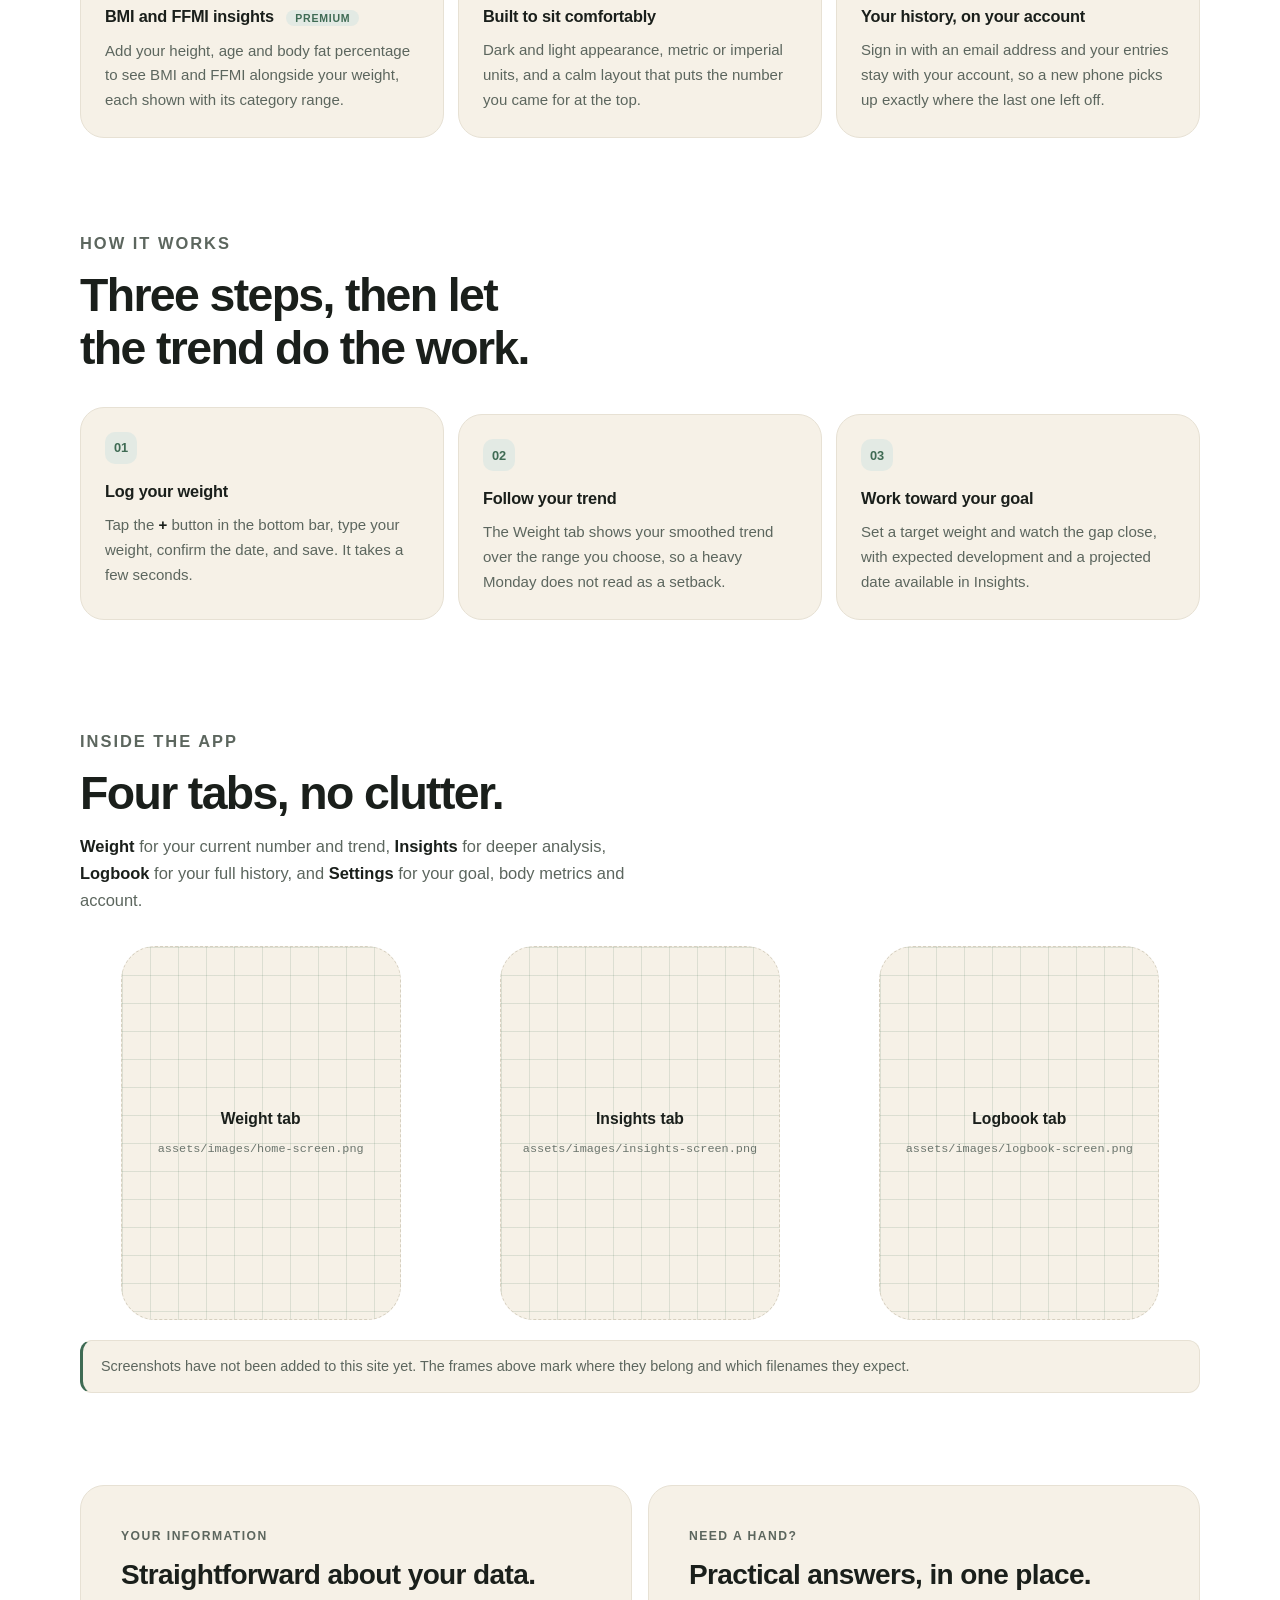
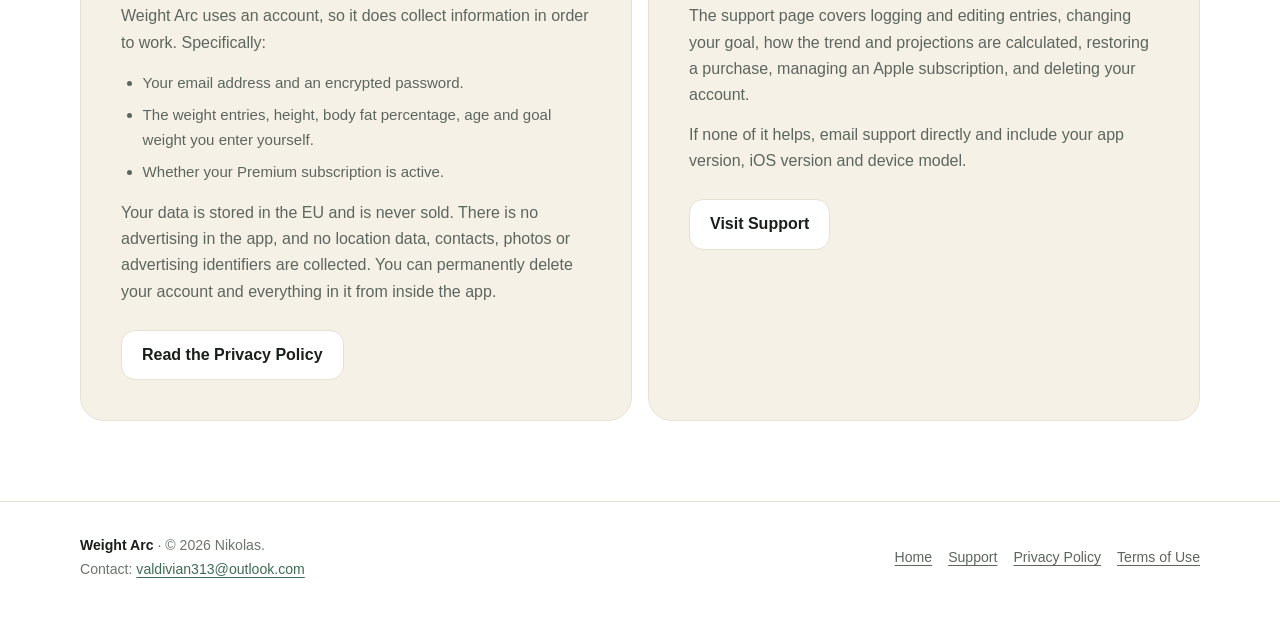
==== commit 7b8e536e: "Update support email to valdivian313@outlook.com Replaces the previous address across all pages, the" ====
--- a/index.html
+++ b/index.html
@@ -396,7 +396,7 @@
     <!-- CONFIG: appName, developerName, copyrightYear, supportEmail -->
     <p class="copyright">
       <span class="footer-brand">Weight Arc</span> &middot; &copy; 2026 Nikolas.<br>
-      Contact: <a href="mailto:nikolas02@live.dk?subject=Weight%20Arc%20Support%20Request">nikolas02@live.dk</a>
+      Contact: <a href="mailto:valdivian313@outlook.com?subject=Weight%20Arc%20Support%20Request">valdivian313@outlook.com</a>
     </p>
     <nav class="footer-links" aria-label="Footer">
       <a href="./">Home</a>
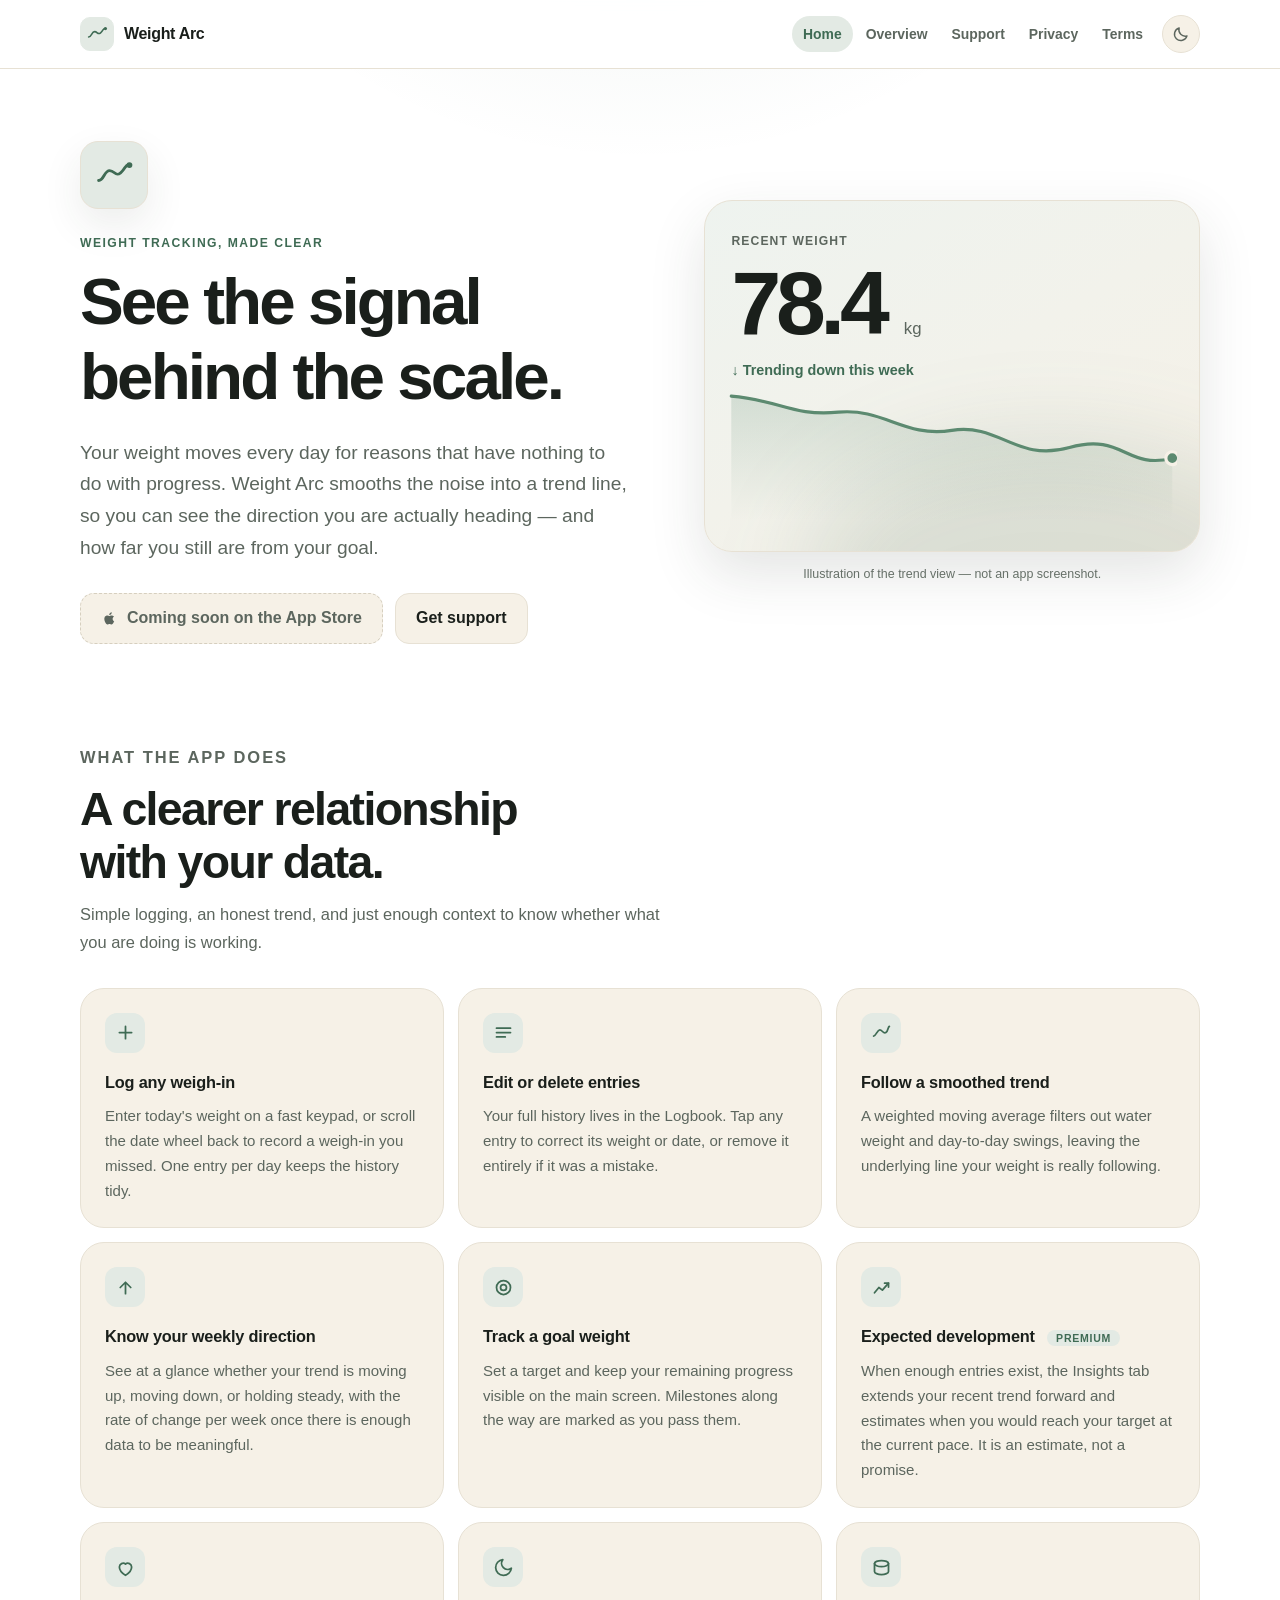
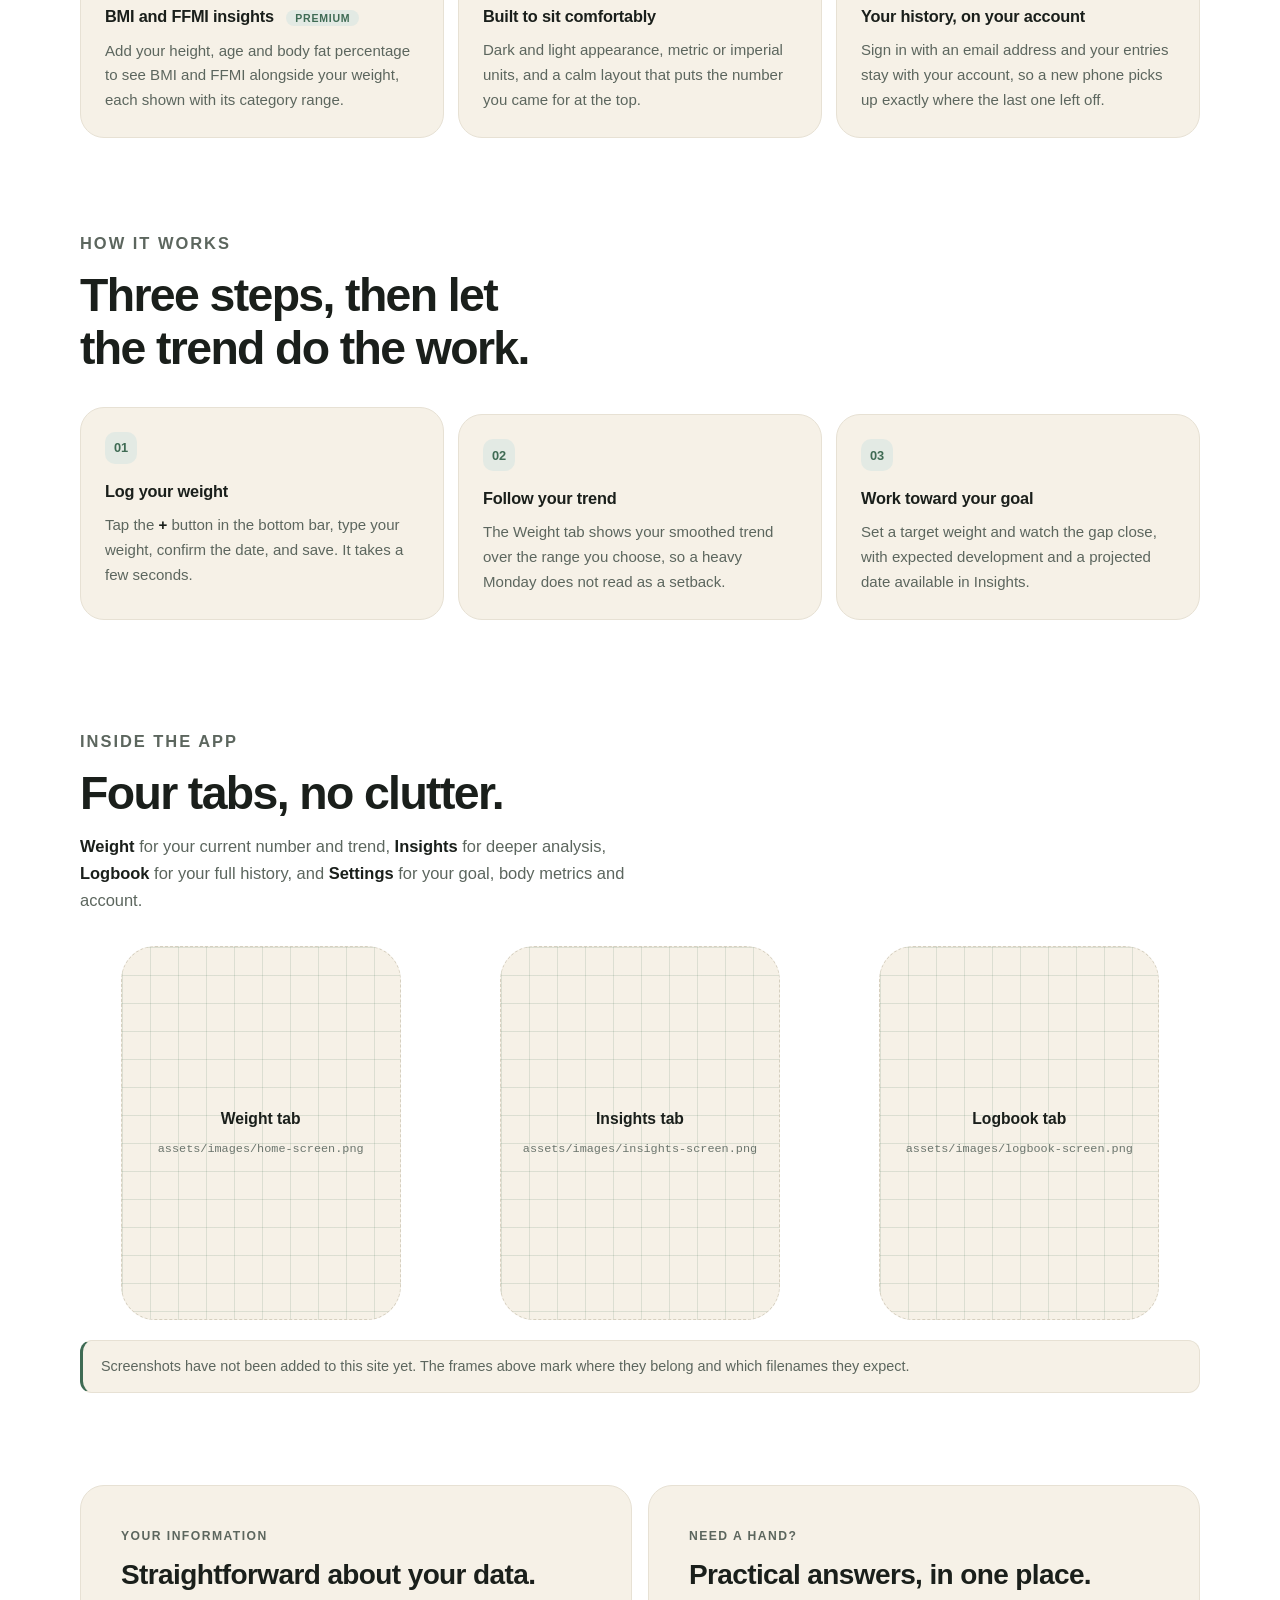
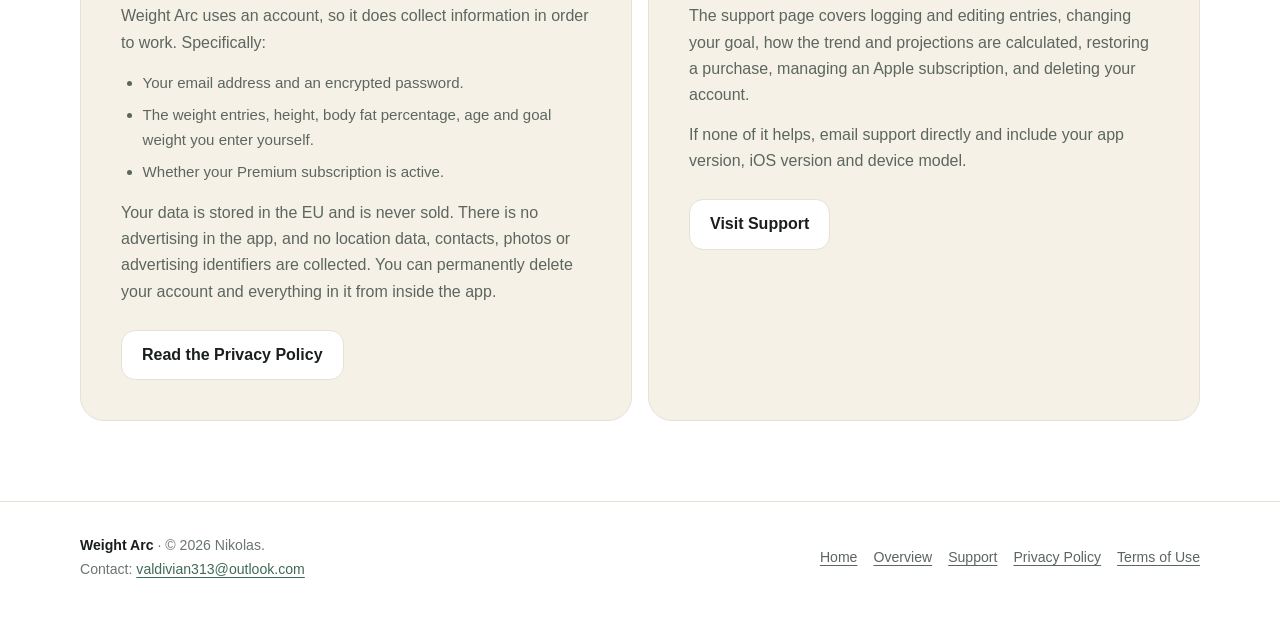
==== commit 3e565fc0: "Add /marketing/ overview page for the App Store Marketing URL Adds a real subpage alongside privacy " ====
--- a/index.html
+++ b/index.html
@@ -67,7 +67,7 @@
     <div class="header-actions">
       <nav class="site-nav" aria-label="Primary">
         <a href="./" aria-current="page">Home</a>
-        <a href="#features">Features</a>
+        <a href="marketing/">Overview</a>
         <a href="support/">Support</a>
         <a href="privacy/">Privacy</a>
         <a href="terms/">Terms</a>
@@ -400,6 +400,7 @@
     </p>
     <nav class="footer-links" aria-label="Footer">
       <a href="./">Home</a>
+      <a href="marketing/">Overview</a>
       <a href="support/">Support</a>
       <a href="privacy/">Privacy Policy</a>
       <a href="terms/">Terms of Use</a>
--- a/assets/css/styles.css
+++ b/assets/css/styles.css
@@ -1112,6 +1112,11 @@
     grid-template-columns: repeat(3, minmax(0, 1fr));
   }
 
+  /* Exactly four cards read better as a 2x2 block than as 3 + 1 orphan. */
+  .feature-grid.grid-4 {
+    grid-template-columns: repeat(2, minmax(0, 1fr));
+  }
+
   .faq-grid,
   .split-section {
     grid-template-columns: repeat(2, minmax(0, 1fr));
